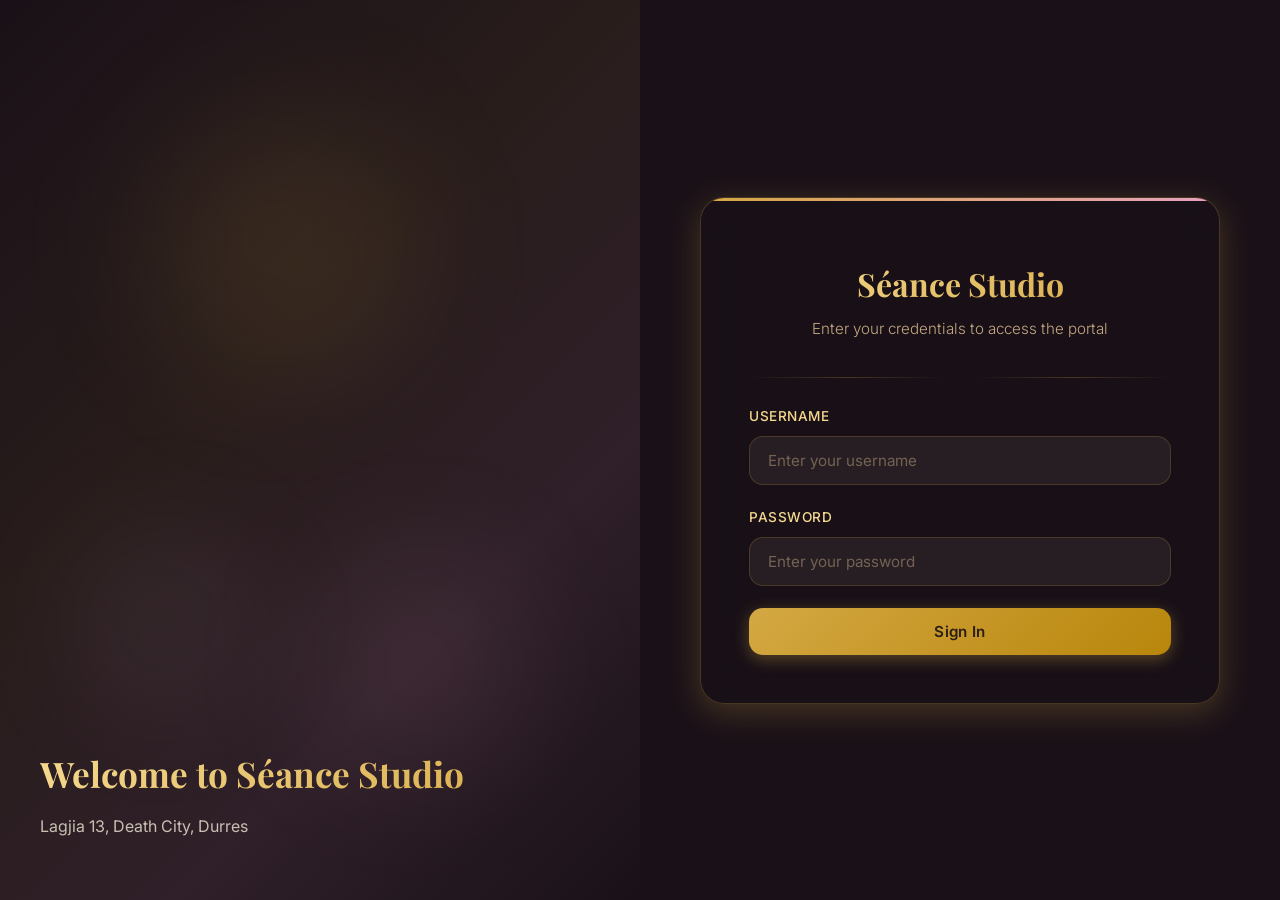
==== index.html @ 60f7727c "bug fixes" ====
<!DOCTYPE html>
<html lang="en">
<head>
    <meta charset="UTF-8">
    <meta name="viewport" content="width=device-width, initial-scale=1.0">
    <meta name="description" content="Séance Studio — Mystical session management portal. Sign in to manage your clients and bookings.">
    <title>Séance Studio — Sign In</title>
    <link rel="stylesheet" href="style.css">
</head>
<body>
    <div class="split-layout">
        <div class="split-image" style="background-image: url('images/login-bg.jpg');">
            <div class="bg-particles">
                <div class="orb"></div>
                <div class="orb"></div>
                <div class="orb"></div>
            </div>
            <div class="split-text">
                <h2>Welcome to Séance Studio</h2>
                <p>Lagjia 13, Death City, Durres</p>
            </div>
        </div>
        <div class="split-content">
            <div class="glass-card">
                <div class="login-logo">
                    <span class="crystal"></span>
                </div>
                <h1 class="card-title">Séance Studio</h1>
                <p class="card-subtitle">Enter your credentials to access the portal</p>
                <div class="divider"><span></span></div>
                <form id="loginForm" autocomplete="off">
                    <div class="form-group">
                        <label for="loginUsername">Username</label>
                        <input type="text" id="loginUsername" class="form-control" placeholder="Enter your username" required>
                    </div>
                    <div class="form-group">
                        <label for="loginPassword">Password</label>
                        <input type="password" id="loginPassword" class="form-control" placeholder="Enter your password" required>
                    </div>
                    <button type="submit" id="loginBtn" class="btn btn-primary">
                         Sign In
                    </button>
                </form>
            </div>
        </div>
    </div>
    <script src="https://cdnjs.cloudflare.com/ajax/libs/jquery/3.7.1/jquery.min.js"></script>
    <script src="app.js"></script>
</body>
</html>
---- style.css ----
@import url('https://fonts.googleapis.com/css2?family=Playfair+Display:wght@400;600;700&family=Inter:wght@300;400;500;600&display=swap');
:root {
    --gold-light: #f5d98e;
    --gold: #d4a843;
    --gold-dark: #b8860b;
    --gold-deeper: #8b6914;
    --rose: #e8a0bf;
    --rose-light: #f5c6d8;
    --rose-dark: #c97b9a;
    --pink-soft: #f7d1e0;
    --lavender: #d5b8e8;
    --cream: #fdf6e3;
    --cream-dark: #f5e6c8;
    --bg-dark: #1a1118;
    --bg-card: rgba(253, 246, 227, 0.08);
    --text-light: #fdf6e3;
    --text-muted: #c4a882;
    --text-dark: #2a1f14;
    --shadow-gold: 0 8px 32px rgba(212, 168, 67, 0.25);
    --shadow-rose: 0 8px 32px rgba(232, 160, 191, 0.2);
    --glass-bg: rgba(26, 17, 24, 0.65);
    --glass-border: rgba(212, 168, 67, 0.25);
    --transition: all 0.3s cubic-bezier(0.4, 0, 0.2, 1);
}
*,
*::before,
*::after {
    margin: 0;
    padding: 0;
    box-sizing: border-box;
}
html {
    scroll-behavior: smooth;
}
body {
    font-family: 'Inter', sans-serif;
    background: var(--bg-dark);
    color: var(--text-light);
    min-height: 100vh;
    overflow-x: hidden;
    line-height: 1.6;
}
.page-bg {
    position: fixed;
    top: 0;
    left: 0;
    width: 100%;
    height: 100%;
    z-index: -2;
    background-size: cover;
    background-position: center;
    background-repeat: no-repeat;
    animation: slightPop 1.5s ease-out forwards;
}
.page-bg::after {
    content: '';
    position: absolute;
    top: 0;
    left: 0;
    width: 100%;
    height: 100%;
    background: linear-gradient(
        135deg,
        rgba(26, 17, 24, 0.65) 0%,
        rgba(44, 25, 36, 0.5) 50%,
        rgba(26, 17, 24, 0.7) 100%
    );
}
.split-layout {
    display: flex;
    min-height: 100vh;
    width: 100%;
}
.split-image {
    position: relative;
    width: 50%;
    min-height: 100vh;
    background-size: cover;
    background-position: center;
    background-repeat: no-repeat;
    animation: slightPop 1.5s ease-out forwards;
    background-image:
        linear-gradient(
            135deg,
            rgba(26, 17, 24, 0.4) 0%,
            rgba(44, 25, 36, 0.3) 50%,
            rgba(26, 17, 24, 0.5) 100%
        );
}
.split-image::after {
    content: '';
    position: absolute;
    top: 0;
    left: 0;
    width: 100%;
    height: 100%;
    background: linear-gradient(
        135deg,
        rgba(26, 17, 24, 0.35) 0%,
        rgba(212, 168, 67, 0.08) 40%,
        rgba(232, 160, 191, 0.1) 70%,
        rgba(26, 17, 24, 0.5) 100%
    );
    pointer-events: none;
}
.split-image .split-text {
    position: absolute;
    bottom: 60px;
    left: 40px;
    right: 40px;
    z-index: 2;
    color: var(--text-light);
}
.split-image .split-text h2 {
    font-family: 'Playfair Display', serif;
    font-size: 2.2rem;
    font-weight: 700;
    margin-bottom: 12px;
    background: linear-gradient(135deg, var(--gold-light), var(--gold));
    -webkit-background-clip: text;
    -webkit-text-fill-color: transparent;
    background-clip: text;
    text-shadow: none;
}
.split-image .split-text p {
    font-size: 1rem;
    color: rgba(253, 246, 227, 0.75);
    line-height: 1.6;
}
.split-content {
    width: 50%;
    min-height: 100vh;
    display: flex;
    align-items: center;
    justify-content: center;
    padding: 40px;
    position: relative;
}
.split-content.with-nav {
    padding-top: 100px;
    align-items: flex-start;
}
@media (max-width: 900px) {
    .split-layout {
        flex-direction: column;
    }
    .split-image {
        width: 100%;
        min-height: 35vh;
        position: relative;
    }
    .split-image .split-text {
        bottom: 24px;
        left: 24px;
        right: 24px;
    }
    .split-image .split-text h2 {
        font-size: 1.5rem;
    }
    .split-content {
        width: 100%;
        min-height: auto;
        padding: 32px 20px;
    }
}
.bg-particles {
    position: fixed;
    top: 0;
    left: 0;
    width: 100%;
    height: 100%;
    z-index: -1;
    overflow: hidden;
    pointer-events: none;
}
.bg-particles .orb {
    position: absolute;
    border-radius: 50%;
    filter: blur(60px);
    animation: floatOrb 12s ease-in-out infinite;
}
.bg-particles .orb:nth-child(1) {
    width: 300px;
    height: 300px;
    background: radial-gradient(circle, rgba(212, 168, 67, 0.15), transparent);
    top: 10%;
    left: 20%;
    animation-delay: 0s;
}
.bg-particles .orb:nth-child(2) {
    width: 250px;
    height: 250px;
    background: radial-gradient(circle, rgba(232, 160, 191, 0.12), transparent);
    top: 60%;
    right: 15%;
    animation-delay: -4s;
}
.bg-particles .orb:nth-child(3) {
    width: 200px;
    height: 200px;
    background: radial-gradient(circle, rgba(213, 184, 232, 0.1), transparent);
    bottom: 20%;
    left: 10%;
    animation-delay: -8s;
}
@keyframes floatOrb {
    0%, 100% { transform: translate(0, 0) scale(1); }
    33% { transform: translate(30px, -40px) scale(1.1); }
    66% { transform: translate(-20px, 30px) scale(0.95); }
}
.nav-bar {
    position: fixed;
    top: 0;
    left: 0;
    right: 0;
    z-index: 100;
    padding: 16px 40px;
    display: flex;
    justify-content: space-between;
    align-items: center;
    background: rgba(26, 17, 24, 0.8);
    backdrop-filter: blur(20px);
    -webkit-backdrop-filter: blur(20px);
    border-bottom: 1px solid var(--glass-border);
}
.nav-brand {
    font-family: 'Playfair Display', serif;
    font-size: 1.5rem;
    font-weight: 700;
    background: linear-gradient(135deg, var(--gold-light), var(--gold), var(--rose));
    -webkit-background-clip: text;
    -webkit-text-fill-color: transparent;
    background-clip: text;
    text-decoration: none;
    letter-spacing: 1px;
}
.nav-links {
    display: flex;
    gap: 8px;
    list-style: none;
}
.nav-links a {
    color: var(--text-muted);
    text-decoration: none;
    padding: 8px 18px;
    border-radius: 25px;
    font-size: 0.9rem;
    font-weight: 500;
    transition: var(--transition);
    border: 1px solid transparent;
}
.nav-links a:hover,
.nav-links a.active {
    color: var(--gold-light);
    background: rgba(212, 168, 67, 0.1);
    border-color: var(--glass-border);
}
.nav-logout {
    color: var(--rose) !important;
}
.nav-logout:hover {
    background: rgba(232, 160, 191, 0.1) !important;
    border-color: rgba(232, 160, 191, 0.3) !important;
}
.page-container {
    min-height: 100vh;
    display: flex;
    align-items: center;
    justify-content: center;
    padding: 40px 20px;
}
.page-container.with-nav {
    padding-top: 100px;
    align-items: flex-start;
}
@keyframes slightPop {
    0% {
        opacity: 0;
        transform: scale(0.95);
    }
    100% {
        opacity: 1;
        transform: scale(1);
    }
}
.glass-card {
    background: var(--glass-bg);
    backdrop-filter: blur(24px);
    -webkit-backdrop-filter: blur(24px);
    border: 1px solid var(--glass-border);
    border-radius: 24px;
    padding: 48px;
    width: 100%;
    max-width: 520px;
    box-shadow: var(--shadow-gold);
    position: relative;
    overflow: hidden;
}
.glass-card.wide {
    max-width: 900px;
}
.glass-card.extra-wide {
    max-width: 1100px;
}
.glass-card::before {
    content: '';
    position: absolute;
    top: 0;
    left: 0;
    right: 0;
    height: 3px;
    background: linear-gradient(90deg, var(--gold), var(--rose), var(--lavender), var(--gold));
    background-size: 300% 100%;
    animation: shimmer 4s ease-in-out infinite;
}
@keyframes shimmer {
    0%, 100% { background-position: 0% 50%; }
    50% { background-position: 100% 50%; }
}
.card-title {
    font-family: 'Playfair Display', serif;
    font-size: 2rem;
    font-weight: 700;
    text-align: center;
    margin-bottom: 8px;
    background: linear-gradient(135deg, var(--gold-light), var(--gold));
    -webkit-background-clip: text;
    -webkit-text-fill-color: transparent;
    background-clip: text;
}
.card-subtitle {
    text-align: center;
    color: var(--text-muted);
    font-size: 0.95rem;
    margin-bottom: 36px;
    font-weight: 300;
}
.divider {
    display: flex;
    align-items: center;
    gap: 16px;
    margin: 28px 0;
}
.divider::before,
.divider::after {
    content: '';
    flex: 1;
    height: 1px;
    background: linear-gradient(90deg, transparent, var(--glass-border), transparent);
}
.divider span {
    color: var(--gold);
    font-size: 1.2rem;
}
.form-group {
    margin-bottom: 22px;
    position: relative;
}
.form-group label {
    display: block;
    margin-bottom: 8px;
    color: var(--gold-light);
    font-size: 0.85rem;
    font-weight: 500;
    letter-spacing: 0.5px;
    text-transform: uppercase;
}
.form-control {
    width: 100%;
    padding: 14px 18px;
    background: rgba(253, 246, 227, 0.06);
    border: 1px solid rgba(212, 168, 67, 0.2);
    border-radius: 14px;
    color: var(--text-light);
    font-family: 'Inter', sans-serif;
    font-size: 0.95rem;
    transition: var(--transition);
    outline: none;
}
.form-control:focus {
    border-color: var(--gold);
    background: rgba(253, 246, 227, 0.1);
    box-shadow: 0 0 0 3px rgba(212, 168, 67, 0.12);
}
.form-control::placeholder {
    color: rgba(196, 168, 130, 0.5);
}
select.form-control {
    cursor: pointer;
    appearance: none;
    background-image: url("data:image/svg+xml,%3Csvg xmlns='http://www.w3.org/2000/svg' width='12' height='12' fill='%23d4a843' viewBox='0 0 16 16'%3E%3Cpath d='M8 11L3 6h10l-5 5z'/%3E%3C/svg%3E");
    background-repeat: no-repeat;
    background-position: right 16px center;
}
select.form-control option {
    background-color: #1a1118;
    color: var(--gold-light);
}
textarea.form-control {
    resize: vertical;
    min-height: 100px;
    line-height: 1.6;
}
.btn {
    display: inline-flex;
    align-items: center;
    justify-content: center;
    gap: 8px;
    padding: 14px 28px;
    border: none;
    border-radius: 14px;
    font-family: 'Inter', sans-serif;
    font-size: 0.95rem;
    font-weight: 600;
    cursor: pointer;
    transition: var(--transition);
    text-decoration: none;
    letter-spacing: 0.3px;
    position: relative;
    overflow: hidden;
}
.btn::after {
    content: '';
    position: absolute;
    top: 50%;
    left: 50%;
    width: 0;
    height: 0;
    background: rgba(255, 255, 255, 0.15);
    border-radius: 50%;
    transform: translate(-50%, -50%);
    transition: width 0.5s, height 0.5s;
}
.btn:active::after {
    width: 300px;
    height: 300px;
}
.btn-primary {
    background: linear-gradient(135deg, var(--gold), var(--gold-dark));
    color: var(--text-dark);
    box-shadow: 0 4px 16px rgba(212, 168, 67, 0.35);
    width: 100%;
}
.btn-primary:hover {
    transform: translateY(-2px);
    box-shadow: 0 8px 28px rgba(212, 168, 67, 0.45);
}
.btn-rose {
    background: linear-gradient(135deg, var(--rose), var(--rose-dark));
    color: #fff;
    box-shadow: 0 4px 16px rgba(232, 160, 191, 0.3);
}
.btn-rose:hover {
    transform: translateY(-2px);
    box-shadow: 0 8px 28px rgba(232, 160, 191, 0.4);
}
.btn-outline {
    background: transparent;
    border: 1px solid var(--glass-border);
    color: var(--gold-light);
}
.btn-outline:hover {
    background: rgba(212, 168, 67, 0.1);
    border-color: var(--gold);
    transform: translateY(-1px);
}
.btn-danger {
    background: linear-gradient(135deg, #e74c6f, #c0392b);
    color: #fff;
    box-shadow: 0 4px 16px rgba(231, 76, 111, 0.3);
}
.btn-danger:hover {
    transform: translateY(-2px);
    box-shadow: 0 8px 24px rgba(231, 76, 111, 0.4);
}
.btn-sm {
    padding: 8px 16px;
    font-size: 0.82rem;
    border-radius: 10px;
}
.btn-icon {
    padding: 8px 12px;
    font-size: 0.85rem;
    border-radius: 10px;
}
.image-zone {
    border: 2px dashed rgba(212, 168, 67, 0.3);
    border-radius: 16px;
    padding: 32px;
    text-align: center;
    cursor: pointer;
    transition: var(--transition);
    background: rgba(253, 246, 227, 0.03);
    margin-bottom: 22px;
}
.image-zone:hover {
    border-color: var(--gold);
    background: rgba(253, 246, 227, 0.06);
}
.image-zone .icon {
    font-size: 2.5rem;
    margin-bottom: 12px;
    display: block;
}
.image-zone .label {
    color: var(--text-muted);
    font-size: 0.9rem;
}
.image-zone img {
    max-width: 100%;
    max-height: 200px;
    border-radius: 12px;
    object-fit: cover;
}
.table-wrapper {
    overflow-x: auto;
    border-radius: 16px;
    border: 1px solid var(--glass-border);
}
.client-table {
    width: 100%;
    border-collapse: collapse;
    font-size: 0.9rem;
}
.client-table thead {
    background: rgba(212, 168, 67, 0.12);
}
.client-table th {
    padding: 16px 20px;
    text-align: left;
    color: var(--gold-light);
    font-weight: 600;
    font-size: 0.8rem;
    text-transform: uppercase;
    letter-spacing: 0.8px;
    border-bottom: 1px solid var(--glass-border);
}
.client-table td {
    padding: 14px 20px;
    border-bottom: 1px solid rgba(212, 168, 67, 0.08);
    color: var(--text-light);
    vertical-align: middle;
}
.client-table tbody tr {
    transition: var(--transition);
}
.client-table tbody tr:hover {
    background: rgba(212, 168, 67, 0.06);
}
.client-table tbody tr:last-child td {
    border-bottom: none;
}
.action-btns {
    display: flex;
    gap: 8px;
    flex-wrap: nowrap;
}
.toast-container {
    position: fixed;
    top: 80px;
    right: 20px;
    z-index: 9999;
    display: flex;
    flex-direction: column;
    gap: 10px;
}
.toast {
    padding: 14px 24px;
    border-radius: 14px;
    font-size: 0.9rem;
    font-weight: 500;
    backdrop-filter: blur(16px);
    border: 1px solid;
    animation: toastIn 0.4s ease-out;
    min-width: 280px;
    display: flex;
    align-items: center;
    gap: 10px;
}
.toast.success {
    background: rgba(46, 204, 113, 0.15);
    border-color: rgba(46, 204, 113, 0.3);
    color: #2ecc71;
}
.toast.error {
    background: rgba(231, 76, 111, 0.15);
    border-color: rgba(231, 76, 111, 0.3);
    color: #e74c6f;
}
.toast.info {
    background: rgba(212, 168, 67, 0.15);
    border-color: rgba(212, 168, 67, 0.3);
    color: var(--gold-light);
}
@keyframes toastIn {
    from {
        opacity: 0;
        transform: translateX(40px);
    }
    to {
        opacity: 1;
        transform: translateX(0);
    }
}
@keyframes toastOut {
    from {
        opacity: 1;
        transform: translateX(0);
    }
    to {
        opacity: 0;
        transform: translateX(40px);
    }
}
.modal-overlay {
    position: fixed;
    top: 0;
    left: 0;
    width: 100%;
    height: 100%;
    background: rgba(0, 0, 0, 0.6);
    backdrop-filter: blur(6px);
    z-index: 1000;
    display: none;
    align-items: center;
    justify-content: center;
    padding: 20px;
    animation: fadeIn 0.3s ease;
}
.modal-overlay.active {
    display: flex;
}
.modal-content {
    background: rgba(30, 20, 28, 0.95);
    backdrop-filter: blur(24px);
    border: 1px solid var(--glass-border);
    border-radius: 24px;
    padding: 40px;
    max-width: 520px;
    width: 100%;
    position: relative;
    animation: modalIn 0.4s ease-out;
}
.modal-content::before {
    content: '';
    position: absolute;
    top: 0;
    left: 0;
    right: 0;
    height: 3px;
    background: linear-gradient(90deg, var(--gold), var(--rose));
}
@keyframes fadeIn {
    from { opacity: 0; }
    to { opacity: 1; }
}
@keyframes modalIn {
    from {
        opacity: 0;
        transform: scale(0.9) translateY(20px);
    }
    to {
        opacity: 1;
        transform: scale(1) translateY(0);
    }
}
.modal-close {
    position: absolute;
    top: 16px;
    right: 20px;
    background: none;
    border: none;
    color: var(--text-muted);
    font-size: 1.5rem;
    cursor: pointer;
    transition: var(--transition);
    padding: 4px 8px;
    border-radius: 8px;
}
.modal-close:hover {
    color: var(--rose);
    background: rgba(232, 160, 191, 0.1);
}
.login-logo {
    text-align: center;
    margin-bottom: 12px;
}
.login-logo .crystal {
    font-size: 3.5rem;
    display: block;
    animation: pulse 3s ease-in-out infinite;
}
@keyframes pulse {
    0%, 100% { transform: scale(1); opacity: 1; }
    50% { transform: scale(1.08); opacity: 0.85; }
}
.form-footer {
    text-align: center;
    margin-top: 24px;
    color: var(--text-muted);
    font-size: 0.88rem;
}
.form-footer a {
    color: var(--rose);
    text-decoration: none;
    font-weight: 500;
    transition: var(--transition);
}
.form-footer a:hover {
    color: var(--rose-light);
    text-decoration: underline;
}
.page-header {
    display: flex;
    justify-content: space-between;
    align-items: center;
    margin-bottom: 32px;
    flex-wrap: wrap;
    gap: 16px;
}
.page-header-left .card-title {
    text-align: left;
    font-size: 1.7rem;
}
.page-header-left .card-subtitle {
    text-align: left;
    margin-bottom: 0;
}
.stats-bar {
    display: flex;
    gap: 16px;
    margin-bottom: 28px;
    flex-wrap: wrap;
}
.stat-card {
    flex: 1;
    min-width: 140px;
    background: rgba(253, 246, 227, 0.05);
    border: 1px solid var(--glass-border);
    border-radius: 16px;
    padding: 20px;
    text-align: center;
    transition: var(--transition);
}
.stat-card:hover {
    background: rgba(253, 246, 227, 0.08);
    transform: translateY(-2px);
}
.stat-number {
    font-family: 'Playfair Display', serif;
    font-size: 2rem;
    font-weight: 700;
    background: linear-gradient(135deg, var(--gold-light), var(--gold));
    -webkit-background-clip: text;
    -webkit-text-fill-color: transparent;
    background-clip: text;
}
.stat-label {
    color: var(--text-muted);
    font-size: 0.8rem;
    text-transform: uppercase;
    letter-spacing: 0.5px;
    margin-top: 4px;
}
.empty-state {
    text-align: center;
    padding: 60px 20px;
    color: var(--text-muted);
}
.empty-state .icon {
    font-size: 3rem;
    margin-bottom: 16px;
    display: block;
    opacity: 0.5;
}
.empty-state p {
    font-size: 1rem;
    margin-bottom: 24px;
}
.session-info {
    display: grid;
    grid-template-columns: 1fr 1fr;
    gap: 16px;
}
@media (max-width: 768px) {
    .nav-bar {
        padding: 12px 20px;
        flex-direction: column;
        gap: 12px;
    }
    .nav-links {
        flex-wrap: wrap;
        justify-content: center;
    }
    .glass-card {
        padding: 32px 24px;
        border-radius: 20px;
    }
    .page-header {
        flex-direction: column;
        align-items: flex-start;
    }
    .session-info {
        grid-template-columns: 1fr;
    }
    .stats-bar {
        flex-direction: column;
    }
    .action-btns {
        flex-direction: column;
    }
}
@media (max-width: 480px) {
    .glass-card {
        padding: 24px 18px;
    }
    .card-title {
        font-size: 1.5rem;
    }
    .nav-links a {
        padding: 6px 12px;
        font-size: 0.8rem;
    }
}
::-webkit-scrollbar {
    width: 8px;
}
::-webkit-scrollbar-track {
    background: var(--bg-dark);
}
::-webkit-scrollbar-thumb {
    background: rgba(212, 168, 67, 0.3);
    border-radius: 4px;
}
::-webkit-scrollbar-thumb:hover {
    background: rgba(212, 168, 67, 0.5);
}
.text-center { text-align: center; }
.mt-1 { margin-top: 8px; }
.mt-2 { margin-top: 16px; }
.mt-3 { margin-top: 24px; }
.mb-2 { margin-bottom: 16px; }
.mb-3 { margin-bottom: 24px; }
.d-flex { display: flex; }
.gap-2 { gap: 16px; }
.w-100 { width: 100%; }
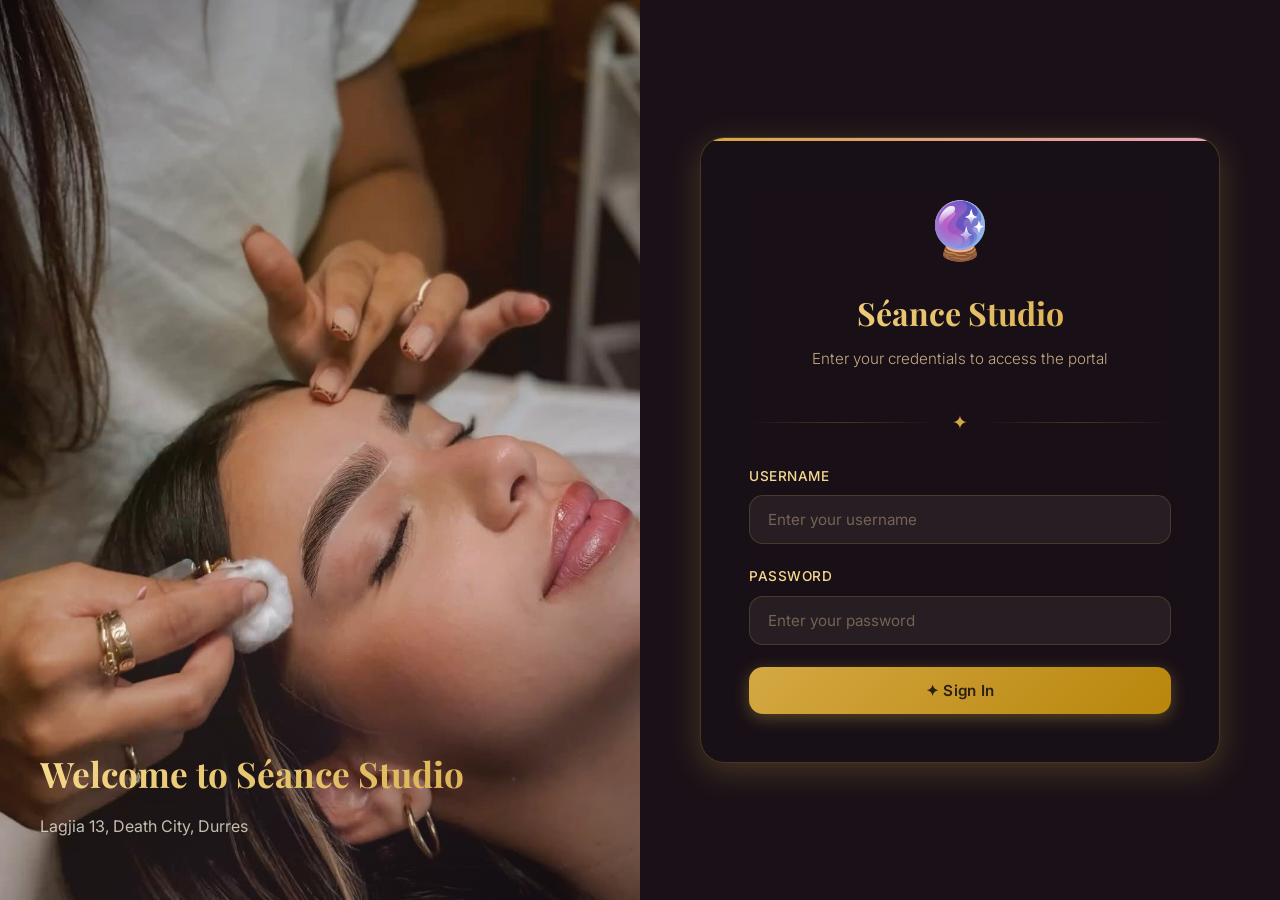
==== commit 1a2b2c22: "initial commit" ====
--- a/index.html
+++ b/index.html
@@ -8,7 +8,12 @@
     <link rel="stylesheet" href="style.css">
 </head>
 <body>
+
+    <!-- Split Layout: Image Left | Form Right -->
     <div class="split-layout">
+
+        <!-- LEFT HALF — Background Image -->
+        <!-- To add your image: place it in the images/ folder and update the style below -->
         <div class="split-image" style="background-image: url('images/login-bg.jpg');">
             <div class="bg-particles">
                 <div class="orb"></div>
@@ -20,31 +25,45 @@
                 <p>Lagjia 13, Death City, Durres</p>
             </div>
         </div>
+
+        <!-- RIGHT HALF — Login Form -->
         <div class="split-content">
             <div class="glass-card">
+
                 <div class="login-logo">
-                    <span class="crystal"></span>
+                    <span class="crystal">🔮</span>
                 </div>
+
                 <h1 class="card-title">Séance Studio</h1>
                 <p class="card-subtitle">Enter your credentials to access the portal</p>
-                <div class="divider"><span></span></div>
+
+                <div class="divider"><span>✦</span></div>
+
                 <form id="loginForm" autocomplete="off">
                     <div class="form-group">
                         <label for="loginUsername">Username</label>
                         <input type="text" id="loginUsername" class="form-control" placeholder="Enter your username" required>
                     </div>
+
                     <div class="form-group">
                         <label for="loginPassword">Password</label>
                         <input type="password" id="loginPassword" class="form-control" placeholder="Enter your password" required>
                     </div>
+
                     <button type="submit" id="loginBtn" class="btn btn-primary">
-                         Sign In
+                        ✦ Sign In
                     </button>
                 </form>
+
+
+
             </div>
         </div>
+
     </div>
+
+    <!-- jQuery CDN -->
     <script src="https://cdnjs.cloudflare.com/ajax/libs/jquery/3.7.1/jquery.min.js"></script>
     <script src="app.js"></script>
 </body>
-</html>+</html>
--- a/style.css
+++ b/style.css
@@ -1,4 +1,7 @@
+/* ===== Google Fonts ===== */
 @import url('https://fonts.googleapis.com/css2?family=Playfair+Display:wght@400;600;700&family=Inter:wght@300;400;500;600&display=swap');
+
+/* ===== CSS Variables ===== */
 :root {
     --gold-light: #f5d98e;
     --gold: #d4a843;
@@ -22,6 +25,8 @@
     --glass-border: rgba(212, 168, 67, 0.25);
     --transition: all 0.3s cubic-bezier(0.4, 0, 0.2, 1);
 }
+
+/* ===== Reset & Base ===== */
 *,
 *::before,
 *::after {
@@ -29,9 +34,11 @@
     padding: 0;
     box-sizing: border-box;
 }
+
 html {
     scroll-behavior: smooth;
 }
+
 body {
     font-family: 'Inter', sans-serif;
     background: var(--bg-dark);
@@ -40,6 +47,8 @@
     overflow-x: hidden;
     line-height: 1.6;
 }
+
+/* ===== Background Image Support ===== */
 .page-bg {
     position: fixed;
     top: 0;
@@ -52,6 +61,7 @@
     background-repeat: no-repeat;
     animation: slightPop 1.5s ease-out forwards;
 }
+
 .page-bg::after {
     content: '';
     position: absolute;
@@ -66,11 +76,14 @@
         rgba(26, 17, 24, 0.7) 100%
     );
 }
+
+/* ===== Split Layout (Image on Left Half) ===== */
 .split-layout {
     display: flex;
     min-height: 100vh;
     width: 100%;
 }
+
 .split-image {
     position: relative;
     width: 50%;
@@ -79,6 +92,7 @@
     background-position: center;
     background-repeat: no-repeat;
     animation: slightPop 1.5s ease-out forwards;
+    /* Default placeholder gradient if no image is set */
     background-image:
         linear-gradient(
             135deg,
@@ -87,6 +101,7 @@
             rgba(26, 17, 24, 0.5) 100%
         );
 }
+
 .split-image::after {
     content: '';
     position: absolute;
@@ -103,6 +118,7 @@
     );
     pointer-events: none;
 }
+
 .split-image .split-text {
     position: absolute;
     bottom: 60px;
@@ -111,6 +127,7 @@
     z-index: 2;
     color: var(--text-light);
 }
+
 .split-image .split-text h2 {
     font-family: 'Playfair Display', serif;
     font-size: 2.2rem;
@@ -122,11 +139,13 @@
     background-clip: text;
     text-shadow: none;
 }
+
 .split-image .split-text p {
     font-size: 1rem;
     color: rgba(253, 246, 227, 0.75);
     line-height: 1.6;
 }
+
 .split-content {
     width: 50%;
     min-height: 100vh;
@@ -136,33 +155,41 @@
     padding: 40px;
     position: relative;
 }
+
 .split-content.with-nav {
     padding-top: 100px;
     align-items: flex-start;
 }
+
 @media (max-width: 900px) {
     .split-layout {
         flex-direction: column;
     }
+
     .split-image {
         width: 100%;
         min-height: 35vh;
         position: relative;
     }
+
     .split-image .split-text {
         bottom: 24px;
         left: 24px;
         right: 24px;
     }
+
     .split-image .split-text h2 {
         font-size: 1.5rem;
     }
+
     .split-content {
         width: 100%;
         min-height: auto;
         padding: 32px 20px;
     }
 }
+
+/* ===== Animated Background Particles ===== */
 .bg-particles {
     position: fixed;
     top: 0;
@@ -173,12 +200,14 @@
     overflow: hidden;
     pointer-events: none;
 }
+
 .bg-particles .orb {
     position: absolute;
     border-radius: 50%;
     filter: blur(60px);
     animation: floatOrb 12s ease-in-out infinite;
 }
+
 .bg-particles .orb:nth-child(1) {
     width: 300px;
     height: 300px;
@@ -187,6 +216,7 @@
     left: 20%;
     animation-delay: 0s;
 }
+
 .bg-particles .orb:nth-child(2) {
     width: 250px;
     height: 250px;
@@ -195,6 +225,7 @@
     right: 15%;
     animation-delay: -4s;
 }
+
 .bg-particles .orb:nth-child(3) {
     width: 200px;
     height: 200px;
@@ -203,11 +234,14 @@
     left: 10%;
     animation-delay: -8s;
 }
+
 @keyframes floatOrb {
     0%, 100% { transform: translate(0, 0) scale(1); }
     33% { transform: translate(30px, -40px) scale(1.1); }
     66% { transform: translate(-20px, 30px) scale(0.95); }
 }
+
+/* ===== Navigation ===== */
 .nav-bar {
     position: fixed;
     top: 0;
@@ -223,6 +257,7 @@
     -webkit-backdrop-filter: blur(20px);
     border-bottom: 1px solid var(--glass-border);
 }
+
 .nav-brand {
     font-family: 'Playfair Display', serif;
     font-size: 1.5rem;
@@ -234,11 +269,13 @@
     text-decoration: none;
     letter-spacing: 1px;
 }
+
 .nav-links {
     display: flex;
     gap: 8px;
     list-style: none;
 }
+
 .nav-links a {
     color: var(--text-muted);
     text-decoration: none;
@@ -249,19 +286,24 @@
     transition: var(--transition);
     border: 1px solid transparent;
 }
+
 .nav-links a:hover,
 .nav-links a.active {
     color: var(--gold-light);
     background: rgba(212, 168, 67, 0.1);
     border-color: var(--glass-border);
 }
+
 .nav-logout {
     color: var(--rose) !important;
 }
+
 .nav-logout:hover {
     background: rgba(232, 160, 191, 0.1) !important;
     border-color: rgba(232, 160, 191, 0.3) !important;
 }
+
+/* ===== Page Container ===== */
 .page-container {
     min-height: 100vh;
     display: flex;
@@ -269,10 +311,12 @@
     justify-content: center;
     padding: 40px 20px;
 }
+
 .page-container.with-nav {
     padding-top: 100px;
     align-items: flex-start;
 }
+
 @keyframes slightPop {
     0% {
         opacity: 0;
@@ -283,6 +327,7 @@
         transform: scale(1);
     }
 }
+
 .glass-card {
     background: var(--glass-bg);
     backdrop-filter: blur(24px);
@@ -296,12 +341,15 @@
     position: relative;
     overflow: hidden;
 }
+
 .glass-card.wide {
     max-width: 900px;
 }
+
 .glass-card.extra-wide {
     max-width: 1100px;
 }
+
 .glass-card::before {
     content: '';
     position: absolute;
@@ -313,10 +361,15 @@
     background-size: 300% 100%;
     animation: shimmer 4s ease-in-out infinite;
 }
+
 @keyframes shimmer {
     0%, 100% { background-position: 0% 50%; }
     50% { background-position: 100% 50%; }
 }
+
+
+
+/* ===== Headings ===== */
 .card-title {
     font-family: 'Playfair Display', serif;
     font-size: 2rem;
@@ -328,6 +381,7 @@
     -webkit-text-fill-color: transparent;
     background-clip: text;
 }
+
 .card-subtitle {
     text-align: center;
     color: var(--text-muted);
@@ -335,12 +389,15 @@
     margin-bottom: 36px;
     font-weight: 300;
 }
+
+/* ===== Decorative Divider ===== */
 .divider {
     display: flex;
     align-items: center;
     gap: 16px;
     margin: 28px 0;
 }
+
 .divider::before,
 .divider::after {
     content: '';
@@ -348,14 +405,18 @@
     height: 1px;
     background: linear-gradient(90deg, transparent, var(--glass-border), transparent);
 }
+
 .divider span {
     color: var(--gold);
     font-size: 1.2rem;
 }
+
+/* ===== Form Styles ===== */
 .form-group {
     margin-bottom: 22px;
     position: relative;
 }
+
 .form-group label {
     display: block;
     margin-bottom: 8px;
@@ -365,6 +426,7 @@
     letter-spacing: 0.5px;
     text-transform: uppercase;
 }
+
 .form-control {
     width: 100%;
     padding: 14px 18px;
@@ -377,14 +439,17 @@
     transition: var(--transition);
     outline: none;
 }
+
 .form-control:focus {
     border-color: var(--gold);
     background: rgba(253, 246, 227, 0.1);
     box-shadow: 0 0 0 3px rgba(212, 168, 67, 0.12);
 }
+
 .form-control::placeholder {
     color: rgba(196, 168, 130, 0.5);
 }
+
 select.form-control {
     cursor: pointer;
     appearance: none;
@@ -392,15 +457,20 @@
     background-repeat: no-repeat;
     background-position: right 16px center;
 }
+
 select.form-control option {
     background-color: #1a1118;
     color: var(--gold-light);
 }
+
 textarea.form-control {
     resize: vertical;
     min-height: 100px;
     line-height: 1.6;
 }
+
+
+/* ===== Buttons ===== */
 .btn {
     display: inline-flex;
     align-items: center;
@@ -419,6 +489,7 @@
     position: relative;
     overflow: hidden;
 }
+
 .btn::after {
     content: '';
     position: absolute;
@@ -431,58 +502,71 @@
     transform: translate(-50%, -50%);
     transition: width 0.5s, height 0.5s;
 }
+
 .btn:active::after {
     width: 300px;
     height: 300px;
 }
+
 .btn-primary {
     background: linear-gradient(135deg, var(--gold), var(--gold-dark));
     color: var(--text-dark);
     box-shadow: 0 4px 16px rgba(212, 168, 67, 0.35);
     width: 100%;
 }
+
 .btn-primary:hover {
     transform: translateY(-2px);
     box-shadow: 0 8px 28px rgba(212, 168, 67, 0.45);
 }
+
 .btn-rose {
     background: linear-gradient(135deg, var(--rose), var(--rose-dark));
     color: #fff;
     box-shadow: 0 4px 16px rgba(232, 160, 191, 0.3);
 }
+
 .btn-rose:hover {
     transform: translateY(-2px);
     box-shadow: 0 8px 28px rgba(232, 160, 191, 0.4);
 }
+
 .btn-outline {
     background: transparent;
     border: 1px solid var(--glass-border);
     color: var(--gold-light);
 }
+
 .btn-outline:hover {
     background: rgba(212, 168, 67, 0.1);
     border-color: var(--gold);
     transform: translateY(-1px);
 }
+
 .btn-danger {
     background: linear-gradient(135deg, #e74c6f, #c0392b);
     color: #fff;
     box-shadow: 0 4px 16px rgba(231, 76, 111, 0.3);
 }
+
 .btn-danger:hover {
     transform: translateY(-2px);
     box-shadow: 0 8px 24px rgba(231, 76, 111, 0.4);
 }
+
 .btn-sm {
     padding: 8px 16px;
     font-size: 0.82rem;
     border-radius: 10px;
 }
+
 .btn-icon {
     padding: 8px 12px;
     font-size: 0.85rem;
     border-radius: 10px;
 }
+
+/* ===== Image Upload Zones ===== */
 .image-zone {
     border: 2px dashed rgba(212, 168, 67, 0.3);
     border-radius: 16px;
@@ -493,38 +577,47 @@
     background: rgba(253, 246, 227, 0.03);
     margin-bottom: 22px;
 }
+
 .image-zone:hover {
     border-color: var(--gold);
     background: rgba(253, 246, 227, 0.06);
 }
+
 .image-zone .icon {
     font-size: 2.5rem;
     margin-bottom: 12px;
     display: block;
 }
+
 .image-zone .label {
     color: var(--text-muted);
     font-size: 0.9rem;
 }
+
 .image-zone img {
     max-width: 100%;
     max-height: 200px;
     border-radius: 12px;
     object-fit: cover;
 }
+
+/* ===== Client Table ===== */
 .table-wrapper {
     overflow-x: auto;
     border-radius: 16px;
     border: 1px solid var(--glass-border);
 }
+
 .client-table {
     width: 100%;
     border-collapse: collapse;
     font-size: 0.9rem;
 }
+
 .client-table thead {
     background: rgba(212, 168, 67, 0.12);
 }
+
 .client-table th {
     padding: 16px 20px;
     text-align: left;
@@ -535,26 +628,33 @@
     letter-spacing: 0.8px;
     border-bottom: 1px solid var(--glass-border);
 }
+
 .client-table td {
     padding: 14px 20px;
     border-bottom: 1px solid rgba(212, 168, 67, 0.08);
     color: var(--text-light);
     vertical-align: middle;
 }
+
 .client-table tbody tr {
     transition: var(--transition);
 }
+
 .client-table tbody tr:hover {
     background: rgba(212, 168, 67, 0.06);
 }
+
 .client-table tbody tr:last-child td {
     border-bottom: none;
 }
+
 .action-btns {
     display: flex;
     gap: 8px;
     flex-wrap: nowrap;
 }
+
+/* ===== Alerts / Toasts ===== */
 .toast-container {
     position: fixed;
     top: 80px;
@@ -564,6 +664,7 @@
     flex-direction: column;
     gap: 10px;
 }
+
 .toast {
     padding: 14px 24px;
     border-radius: 14px;
@@ -577,21 +678,25 @@
     align-items: center;
     gap: 10px;
 }
+
 .toast.success {
     background: rgba(46, 204, 113, 0.15);
     border-color: rgba(46, 204, 113, 0.3);
     color: #2ecc71;
 }
+
 .toast.error {
     background: rgba(231, 76, 111, 0.15);
     border-color: rgba(231, 76, 111, 0.3);
     color: #e74c6f;
 }
+
 .toast.info {
     background: rgba(212, 168, 67, 0.15);
     border-color: rgba(212, 168, 67, 0.3);
     color: var(--gold-light);
 }
+
 @keyframes toastIn {
     from {
         opacity: 0;
@@ -602,6 +707,7 @@
         transform: translateX(0);
     }
 }
+
 @keyframes toastOut {
     from {
         opacity: 1;
@@ -612,6 +718,8 @@
         transform: translateX(40px);
     }
 }
+
+/* ===== Modal ===== */
 .modal-overlay {
     position: fixed;
     top: 0;
@@ -627,9 +735,11 @@
     padding: 20px;
     animation: fadeIn 0.3s ease;
 }
+
 .modal-overlay.active {
     display: flex;
 }
+
 .modal-content {
     background: rgba(30, 20, 28, 0.95);
     backdrop-filter: blur(24px);
@@ -641,6 +751,7 @@
     position: relative;
     animation: modalIn 0.4s ease-out;
 }
+
 .modal-content::before {
     content: '';
     position: absolute;
@@ -650,10 +761,12 @@
     height: 3px;
     background: linear-gradient(90deg, var(--gold), var(--rose));
 }
+
 @keyframes fadeIn {
     from { opacity: 0; }
     to { opacity: 1; }
 }
+
 @keyframes modalIn {
     from {
         opacity: 0;
@@ -664,6 +777,7 @@
         transform: scale(1) translateY(0);
     }
 }
+
 .modal-close {
     position: absolute;
     top: 16px;
@@ -677,39 +791,49 @@
     padding: 4px 8px;
     border-radius: 8px;
 }
+
 .modal-close:hover {
     color: var(--rose);
     background: rgba(232, 160, 191, 0.1);
 }
+
+/* ===== Login Specific ===== */
 .login-logo {
     text-align: center;
     margin-bottom: 12px;
 }
+
 .login-logo .crystal {
     font-size: 3.5rem;
     display: block;
     animation: pulse 3s ease-in-out infinite;
 }
+
 @keyframes pulse {
     0%, 100% { transform: scale(1); opacity: 1; }
     50% { transform: scale(1.08); opacity: 0.85; }
 }
+
 .form-footer {
     text-align: center;
     margin-top: 24px;
     color: var(--text-muted);
     font-size: 0.88rem;
 }
+
 .form-footer a {
     color: var(--rose);
     text-decoration: none;
     font-weight: 500;
     transition: var(--transition);
 }
+
 .form-footer a:hover {
     color: var(--rose-light);
     text-decoration: underline;
 }
+
+/* ===== Page Header ===== */
 .page-header {
     display: flex;
     justify-content: space-between;
@@ -718,20 +842,25 @@
     flex-wrap: wrap;
     gap: 16px;
 }
+
 .page-header-left .card-title {
     text-align: left;
     font-size: 1.7rem;
 }
+
 .page-header-left .card-subtitle {
     text-align: left;
     margin-bottom: 0;
 }
+
+/* ===== Stats Bar ===== */
 .stats-bar {
     display: flex;
     gap: 16px;
     margin-bottom: 28px;
     flex-wrap: wrap;
 }
+
 .stat-card {
     flex: 1;
     min-width: 140px;
@@ -742,10 +871,12 @@
     text-align: center;
     transition: var(--transition);
 }
+
 .stat-card:hover {
     background: rgba(253, 246, 227, 0.08);
     transform: translateY(-2px);
 }
+
 .stat-number {
     font-family: 'Playfair Display', serif;
     font-size: 2rem;
@@ -755,6 +886,7 @@
     -webkit-text-fill-color: transparent;
     background-clip: text;
 }
+
 .stat-label {
     color: var(--text-muted);
     font-size: 0.8rem;
@@ -762,79 +894,103 @@
     letter-spacing: 0.5px;
     margin-top: 4px;
 }
+
+/* ===== Empty State ===== */
 .empty-state {
     text-align: center;
     padding: 60px 20px;
     color: var(--text-muted);
 }
+
 .empty-state .icon {
     font-size: 3rem;
     margin-bottom: 16px;
     display: block;
     opacity: 0.5;
 }
+
 .empty-state p {
     font-size: 1rem;
     margin-bottom: 24px;
 }
+
+/* ===== Booking Card ===== */
 .session-info {
     display: grid;
     grid-template-columns: 1fr 1fr;
     gap: 16px;
 }
+
+/* ===== Responsive ===== */
 @media (max-width: 768px) {
     .nav-bar {
         padding: 12px 20px;
         flex-direction: column;
         gap: 12px;
     }
+
     .nav-links {
         flex-wrap: wrap;
         justify-content: center;
     }
+
     .glass-card {
         padding: 32px 24px;
         border-radius: 20px;
     }
+
     .page-header {
         flex-direction: column;
         align-items: flex-start;
     }
+
     .session-info {
         grid-template-columns: 1fr;
     }
+
     .stats-bar {
         flex-direction: column;
     }
+
     .action-btns {
         flex-direction: column;
     }
 }
+
 @media (max-width: 480px) {
     .glass-card {
         padding: 24px 18px;
     }
+
     .card-title {
         font-size: 1.5rem;
     }
+
     .nav-links a {
         padding: 6px 12px;
         font-size: 0.8rem;
     }
 }
+
+/* ===== Scrollbar ===== */
 ::-webkit-scrollbar {
     width: 8px;
 }
+
 ::-webkit-scrollbar-track {
     background: var(--bg-dark);
 }
+
 ::-webkit-scrollbar-thumb {
     background: rgba(212, 168, 67, 0.3);
     border-radius: 4px;
 }
+
 ::-webkit-scrollbar-thumb:hover {
     background: rgba(212, 168, 67, 0.5);
 }
+
+/* ===== Utility ===== */
 .text-center { text-align: center; }
 .mt-1 { margin-top: 8px; }
 .mt-2 { margin-top: 16px; }
@@ -843,4 +999,4 @@
 .mb-3 { margin-bottom: 24px; }
 .d-flex { display: flex; }
 .gap-2 { gap: 16px; }
-.w-100 { width: 100%; }+.w-100 { width: 100%; }
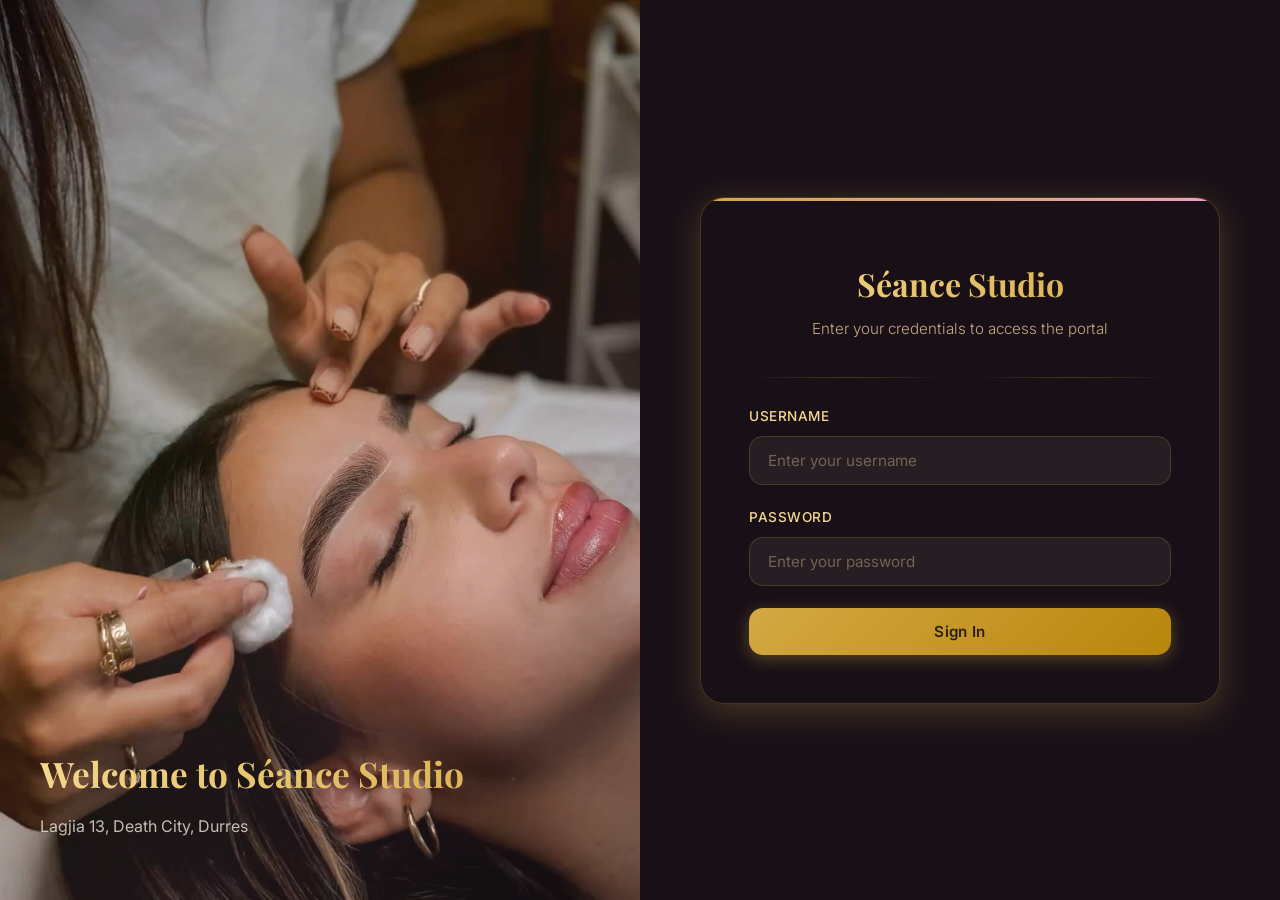
==== commit ffdad482: "bug fixes" ====
--- a/index.html
+++ b/index.html
@@ -3,17 +3,12 @@
 <head>
     <meta charset="UTF-8">
     <meta name="viewport" content="width=device-width, initial-scale=1.0">
-    <meta name="description" content="Séance Studio — Mystical session management portal. Sign in to manage your clients and bookings.">
+    <meta name="description" content="Séance Studio — Professional session management portal. Sign in to manage your clients and bookings.">
     <title>Séance Studio — Sign In</title>
     <link rel="stylesheet" href="style.css">
 </head>
 <body>
-
-    <!-- Split Layout: Image Left | Form Right -->
     <div class="split-layout">
-
-        <!-- LEFT HALF — Background Image -->
-        <!-- To add your image: place it in the images/ folder and update the style below -->
         <div class="split-image" style="background-image: url('images/login-bg.jpg');">
             <div class="bg-particles">
                 <div class="orb"></div>
@@ -25,45 +20,31 @@
                 <p>Lagjia 13, Death City, Durres</p>
             </div>
         </div>
-
-        <!-- RIGHT HALF — Login Form -->
         <div class="split-content">
             <div class="glass-card">
-
                 <div class="login-logo">
-                    <span class="crystal">🔮</span>
+                    <span class="crystal"></span>
                 </div>
-
                 <h1 class="card-title">Séance Studio</h1>
                 <p class="card-subtitle">Enter your credentials to access the portal</p>
-
-                <div class="divider"><span>✦</span></div>
-
+                <div class="divider"><span></span></div>
                 <form id="loginForm" autocomplete="off">
                     <div class="form-group">
                         <label for="loginUsername">Username</label>
                         <input type="text" id="loginUsername" class="form-control" placeholder="Enter your username" required>
                     </div>
-
                     <div class="form-group">
                         <label for="loginPassword">Password</label>
                         <input type="password" id="loginPassword" class="form-control" placeholder="Enter your password" required>
                     </div>
-
                     <button type="submit" id="loginBtn" class="btn btn-primary">
-                        ✦ Sign In
+                         Sign In
                     </button>
                 </form>
-
-
-
             </div>
         </div>
-
     </div>
-
-    <!-- jQuery CDN -->
     <script src="https://cdnjs.cloudflare.com/ajax/libs/jquery/3.7.1/jquery.min.js"></script>
     <script src="app.js"></script>
 </body>
-</html>
+</html>
